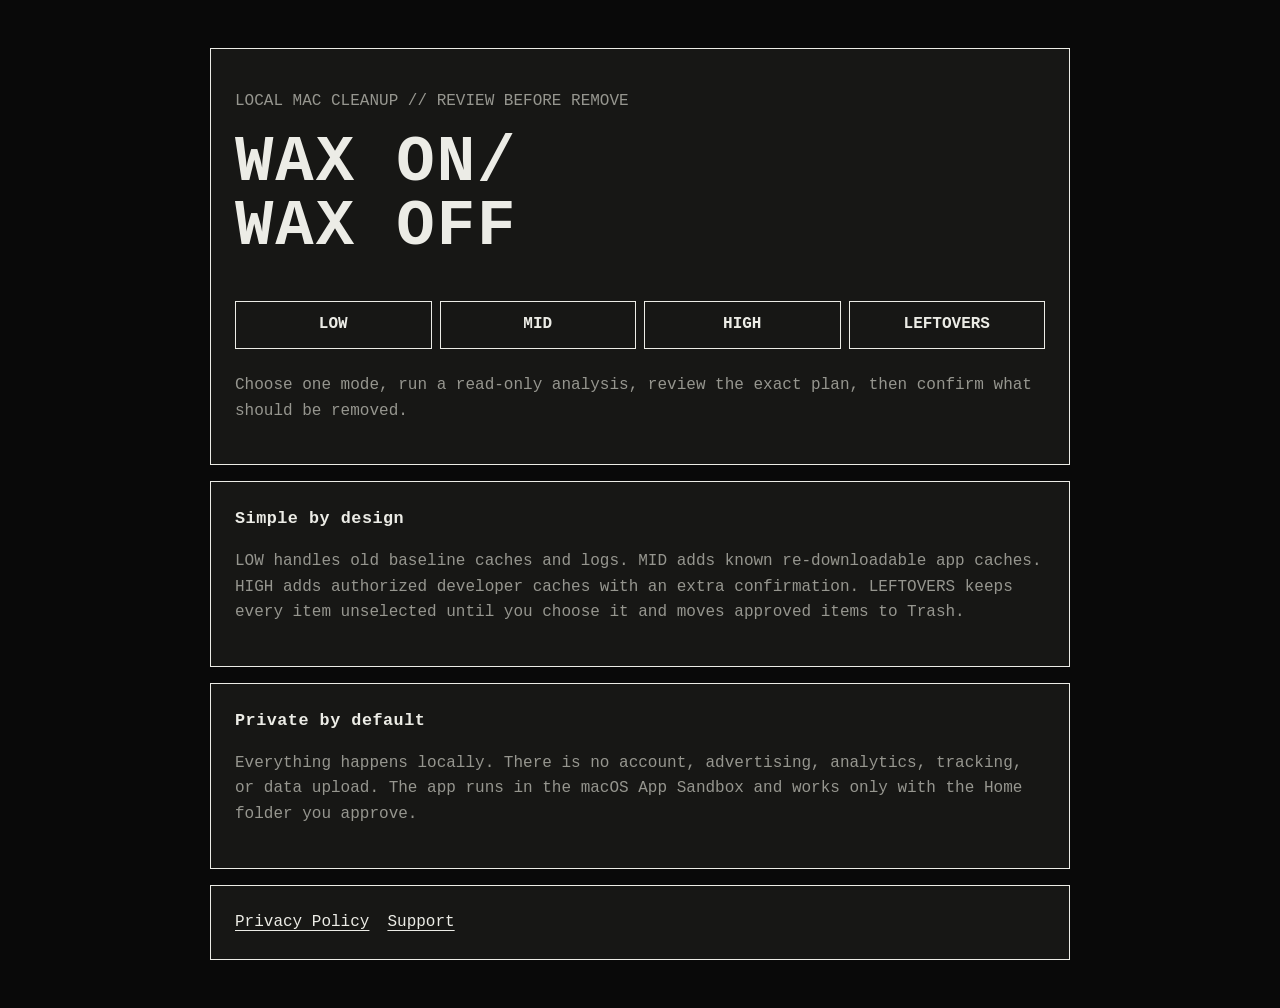
==== docs/index.html @ 549b6d65 "Rebuild as sandboxed Mac App Store app" ====
<!doctype html>
<html lang="en">
<head>
  <meta charset="utf-8">
  <meta name="viewport" content="width=device-width, initial-scale=1">
  <meta name="description" content="Wax on/Wax off is a private, review-first cleanup utility for macOS.">
  <title>Wax on/Wax off — Mac cleanup under control</title>
  <link rel="stylesheet" href="styles.css">
</head>
<body>
  <main>
    <header>
      <p>LOCAL MAC CLEANUP // REVIEW BEFORE REMOVE</p>
      <h1>WAX ON/<br>WAX OFF</h1>
      <div class="modes"><span>LOW</span><span>MID</span><span>HIGH</span><span>LEFTOVERS</span></div>
      <p>Choose one mode, run a read-only analysis, review the exact plan, then confirm what should be removed.</p>
    </header>
    <section>
      <h2>Simple by design</h2>
      <p>LOW handles old baseline caches and logs. MID adds known re-downloadable app caches. HIGH adds authorized developer caches with an extra confirmation. LEFTOVERS keeps every item unselected until you choose it and moves approved items to Trash.</p>
    </section>
    <section>
      <h2>Private by default</h2>
      <p>Everything happens locally. There is no account, advertising, analytics, tracking, or data upload. The app runs in the macOS App Sandbox and works only with the Home folder you approve.</p>
    </section>
    <section>
      <nav><a href="privacy.html">Privacy Policy</a><a href="support.html">Support</a></nav>
    </section>
  </main>
</body>
</html>
---- docs/styles.css ----
:root {
  color-scheme: dark;
  --background: #090909;
  --panel: #171715;
  --ink: #ecece6;
  --muted: #96968f;
}

* { box-sizing: border-box; }

body {
  margin: 0;
  background: var(--background);
  color: var(--ink);
  font-family: ui-monospace, SFMono-Regular, Menlo, Monaco, Consolas, monospace;
  line-height: 1.6;
}

main {
  width: min(860px, calc(100% - 32px));
  margin: 48px auto;
}

header, section {
  border: 1px solid var(--ink);
  background: var(--panel);
  padding: 24px;
  margin-bottom: 16px;
}

h1, h2 { margin-top: 0; letter-spacing: .03em; }
h1 { font-size: clamp(2rem, 6vw, 4rem); line-height: 1; }
h2 { font-size: 1.05rem; }
p, li { color: var(--muted); }
strong, a { color: var(--ink); }
a { text-underline-offset: 4px; }

.modes {
  display: grid;
  grid-template-columns: repeat(4, 1fr);
  gap: 8px;
  margin: 24px 0;
}

.modes span {
  border: 1px solid var(--ink);
  padding: 10px;
  text-align: center;
  font-weight: 700;
}

nav { display: flex; flex-wrap: wrap; gap: 18px; }

@media (max-width: 620px) {
  .modes { grid-template-columns: repeat(2, 1fr); }
  main { margin-top: 16px; }
}
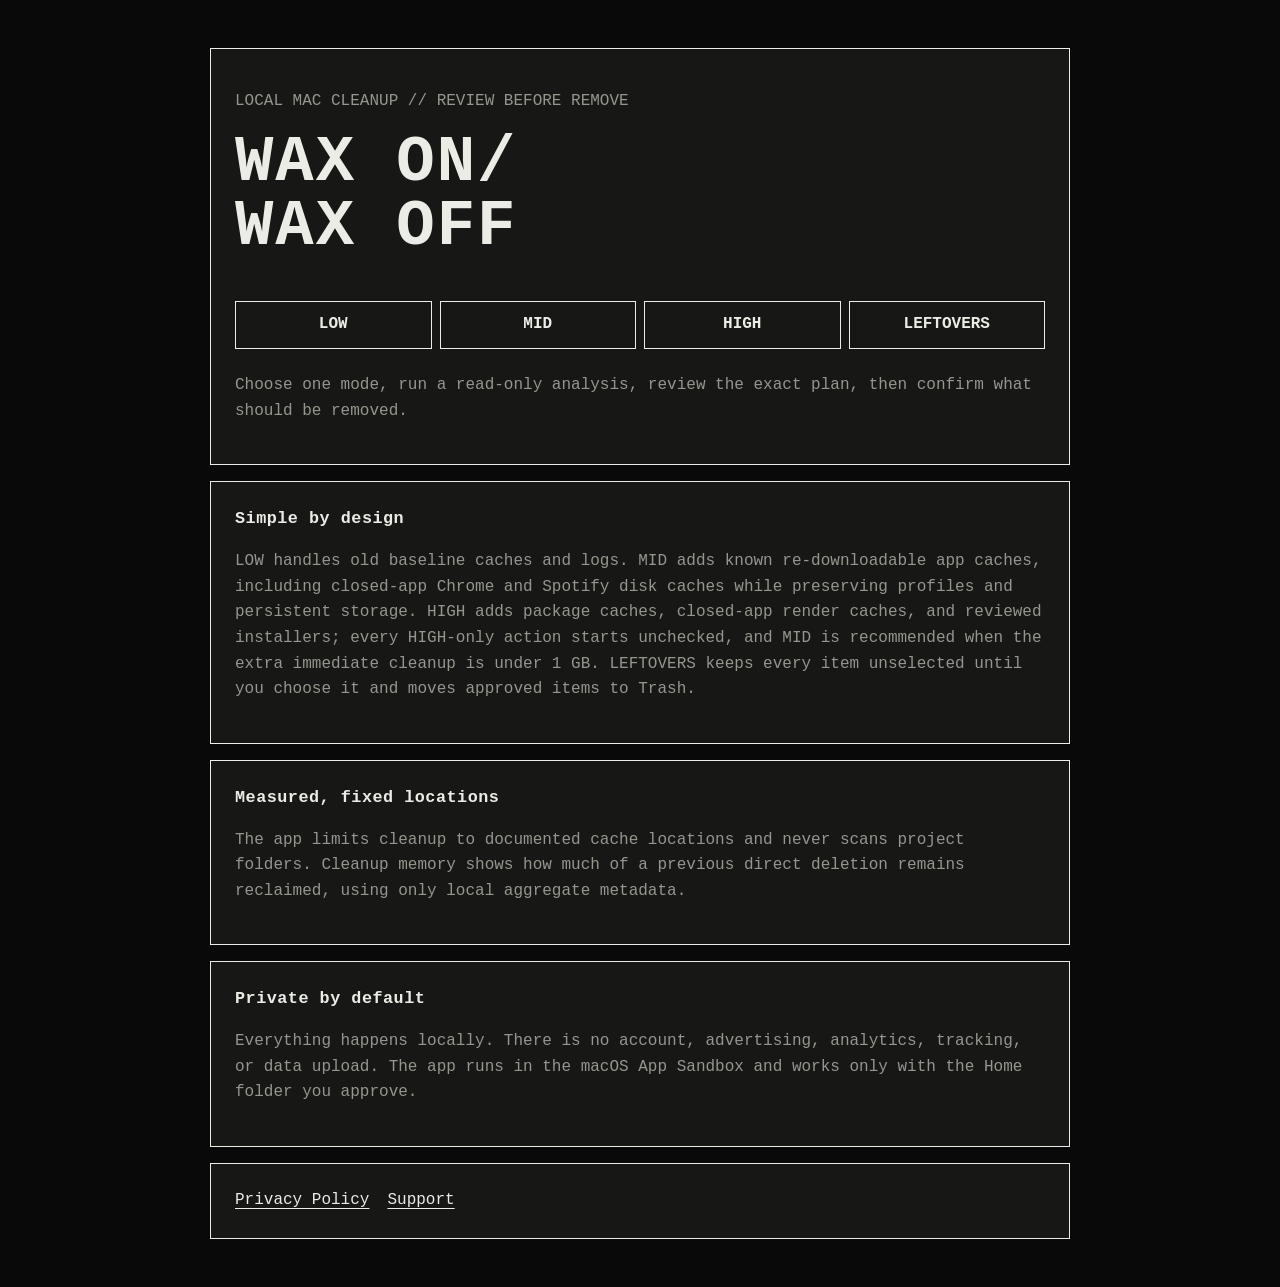
==== commit 9b6b0592: "Fix admin-auth review issue for build 14" ====
--- a/docs/index.html
+++ b/docs/index.html
@@ -17,7 +17,11 @@
     </header>
     <section>
       <h2>Simple by design</h2>
-      <p>LOW handles old baseline caches and logs. MID adds known re-downloadable app caches. HIGH adds authorized developer caches with an extra confirmation. LEFTOVERS keeps every item unselected until you choose it and moves approved items to Trash.</p>
+      <p>LOW handles old baseline caches and logs. MID adds known re-downloadable app caches, including closed-app Chrome and Spotify disk caches while preserving profiles and persistent storage. HIGH adds package caches, closed-app render caches, and reviewed installers; every HIGH-only action starts unchecked, and MID is recommended when the extra immediate cleanup is under 1 GB. LEFTOVERS keeps every item unselected until you choose it and moves approved items to Trash.</p>
+    </section>
+    <section>
+      <h2>Measured, fixed locations</h2>
+      <p>The app limits cleanup to documented cache locations and never scans project folders. Cleanup memory shows how much of a previous direct deletion remains reclaimed, using only local aggregate metadata.</p>
     </section>
     <section>
       <h2>Private by default</h2>
@@ -29,4 +33,3 @@
   </main>
 </body>
 </html>
-
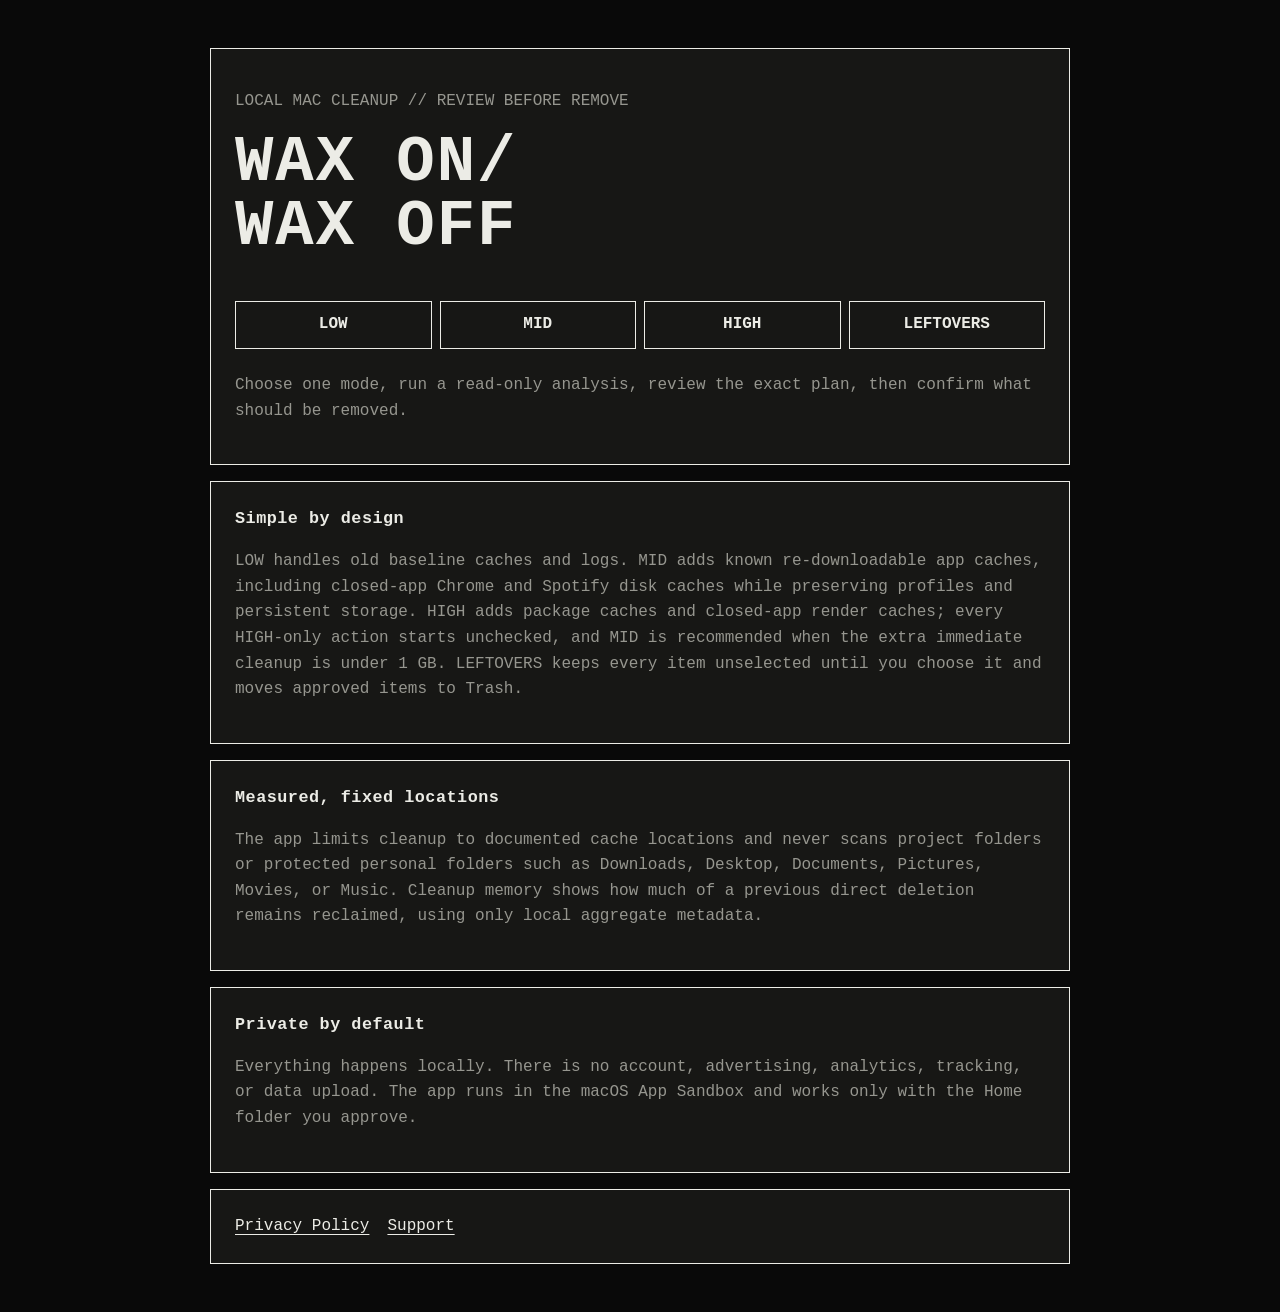
==== commit 6d095f4a: "Remove protected folder scans" ====
--- a/docs/index.html
+++ b/docs/index.html
@@ -17,11 +17,11 @@
     </header>
     <section>
       <h2>Simple by design</h2>
-      <p>LOW handles old baseline caches and logs. MID adds known re-downloadable app caches, including closed-app Chrome and Spotify disk caches while preserving profiles and persistent storage. HIGH adds package caches, closed-app render caches, and reviewed installers; every HIGH-only action starts unchecked, and MID is recommended when the extra immediate cleanup is under 1 GB. LEFTOVERS keeps every item unselected until you choose it and moves approved items to Trash.</p>
+      <p>LOW handles old baseline caches and logs. MID adds known re-downloadable app caches, including closed-app Chrome and Spotify disk caches while preserving profiles and persistent storage. HIGH adds package caches and closed-app render caches; every HIGH-only action starts unchecked, and MID is recommended when the extra immediate cleanup is under 1 GB. LEFTOVERS keeps every item unselected until you choose it and moves approved items to Trash.</p>
     </section>
     <section>
       <h2>Measured, fixed locations</h2>
-      <p>The app limits cleanup to documented cache locations and never scans project folders. Cleanup memory shows how much of a previous direct deletion remains reclaimed, using only local aggregate metadata.</p>
+      <p>The app limits cleanup to documented cache locations and never scans project folders or protected personal folders such as Downloads, Desktop, Documents, Pictures, Movies, or Music. Cleanup memory shows how much of a previous direct deletion remains reclaimed, using only local aggregate metadata.</p>
     </section>
     <section>
       <h2>Private by default</h2>
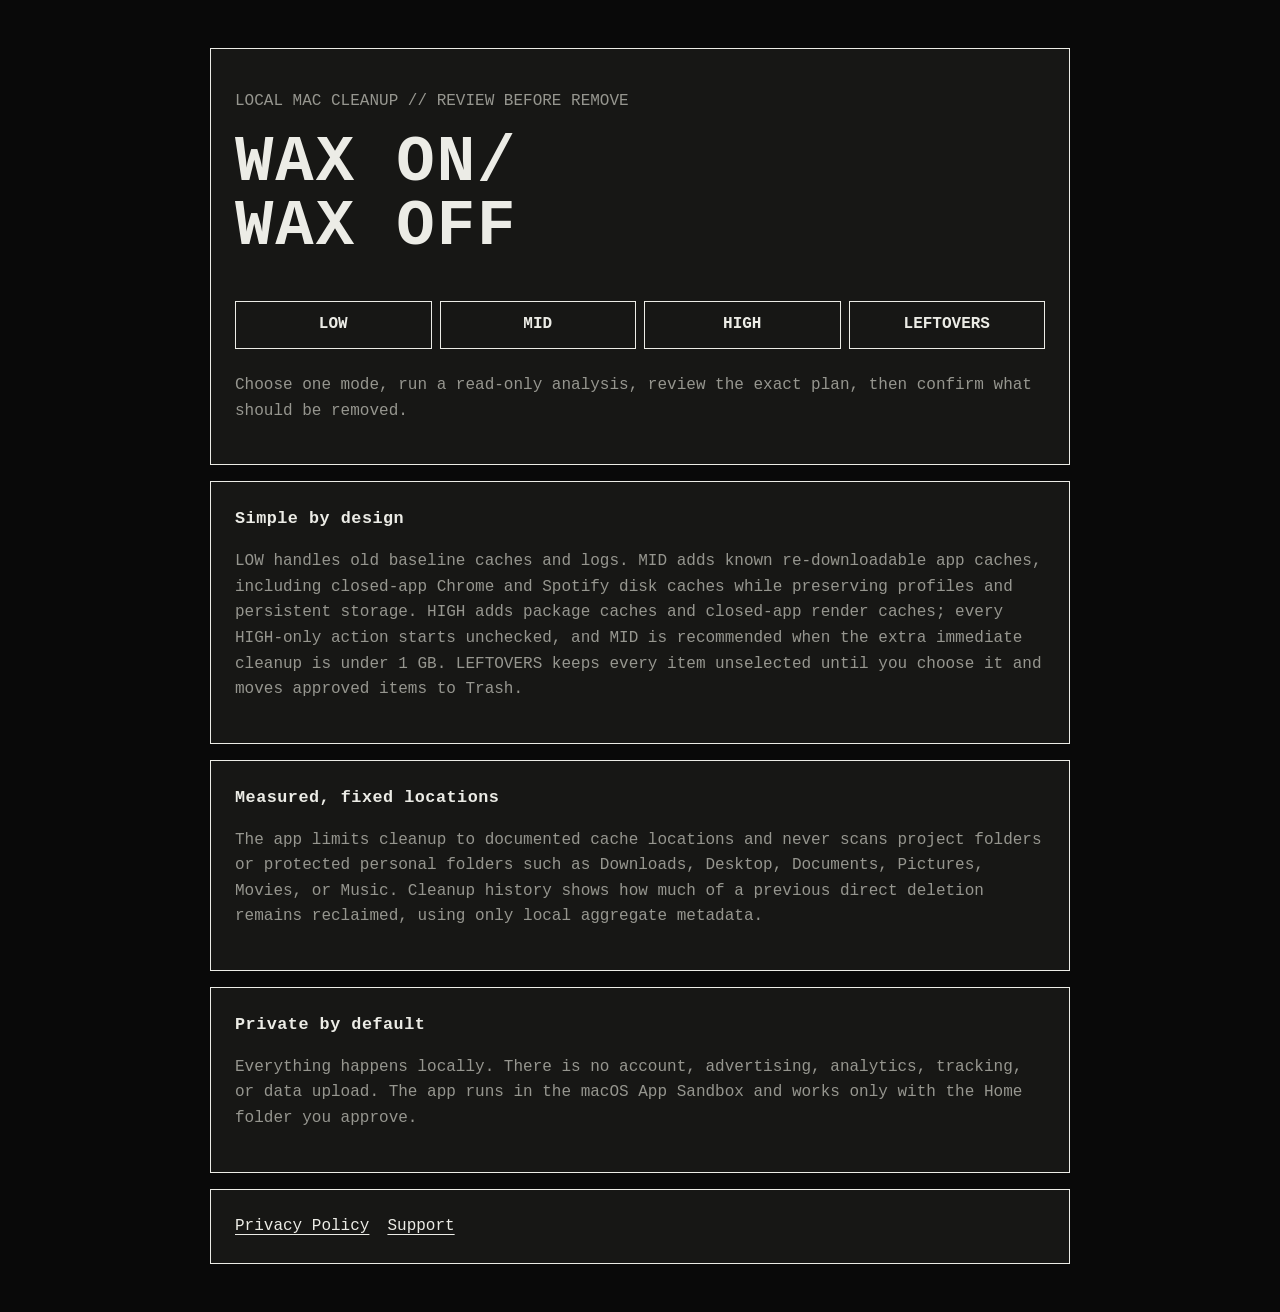
==== commit cf0518f3: "Update support page contact details" ====
--- a/docs/index.html
+++ b/docs/index.html
@@ -21,7 +21,7 @@
     </section>
     <section>
       <h2>Measured, fixed locations</h2>
-      <p>The app limits cleanup to documented cache locations and never scans project folders or protected personal folders such as Downloads, Desktop, Documents, Pictures, Movies, or Music. Cleanup memory shows how much of a previous direct deletion remains reclaimed, using only local aggregate metadata.</p>
+      <p>The app limits cleanup to documented cache locations and never scans project folders or protected personal folders such as Downloads, Desktop, Documents, Pictures, Movies, or Music. Cleanup history shows how much of a previous direct deletion remains reclaimed, using only local aggregate metadata.</p>
     </section>
     <section>
       <h2>Private by default</h2>
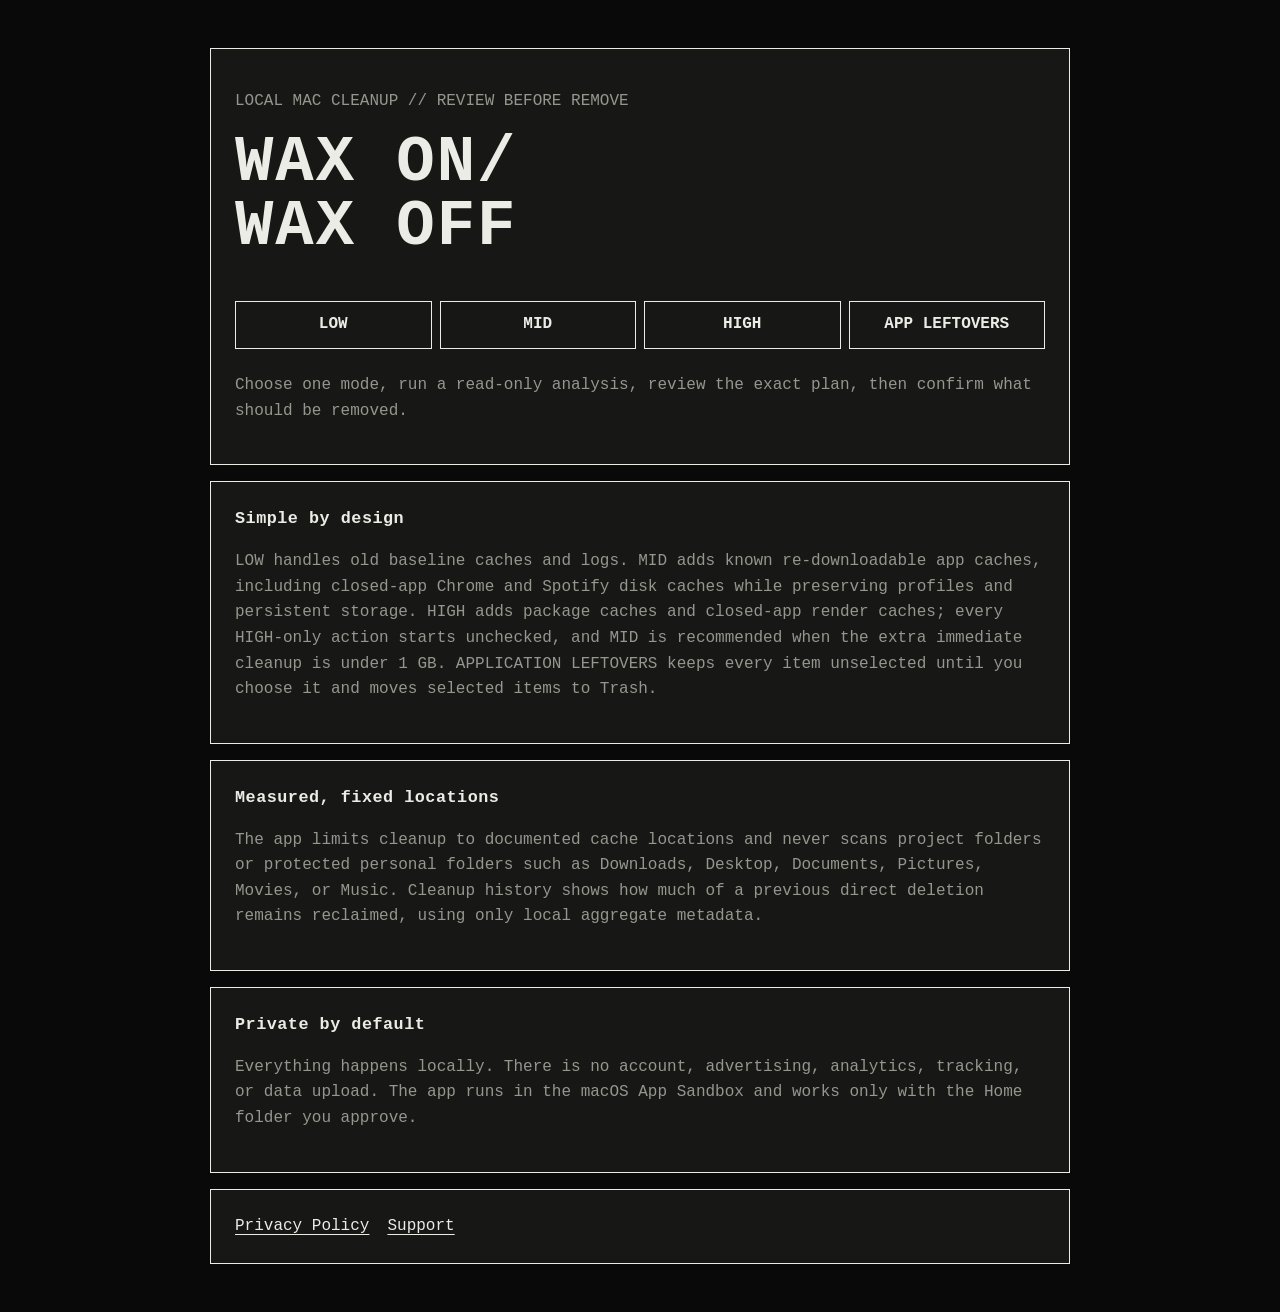
==== commit 5bb83e69: "Finalize App Review fixes" ====
--- a/docs/index.html
+++ b/docs/index.html
@@ -12,12 +12,12 @@
     <header>
       <p>LOCAL MAC CLEANUP // REVIEW BEFORE REMOVE</p>
       <h1>WAX ON/<br>WAX OFF</h1>
-      <div class="modes"><span>LOW</span><span>MID</span><span>HIGH</span><span>LEFTOVERS</span></div>
+      <div class="modes"><span>LOW</span><span>MID</span><span>HIGH</span><span>APP LEFTOVERS</span></div>
       <p>Choose one mode, run a read-only analysis, review the exact plan, then confirm what should be removed.</p>
     </header>
     <section>
       <h2>Simple by design</h2>
-      <p>LOW handles old baseline caches and logs. MID adds known re-downloadable app caches, including closed-app Chrome and Spotify disk caches while preserving profiles and persistent storage. HIGH adds package caches and closed-app render caches; every HIGH-only action starts unchecked, and MID is recommended when the extra immediate cleanup is under 1 GB. LEFTOVERS keeps every item unselected until you choose it and moves approved items to Trash.</p>
+      <p>LOW handles old baseline caches and logs. MID adds known re-downloadable app caches, including closed-app Chrome and Spotify disk caches while preserving profiles and persistent storage. HIGH adds package caches and closed-app render caches; every HIGH-only action starts unchecked, and MID is recommended when the extra immediate cleanup is under 1 GB. APPLICATION LEFTOVERS keeps every item unselected until you choose it and moves selected items to Trash.</p>
     </section>
     <section>
       <h2>Measured, fixed locations</h2>
--- a/docs/styles.css
+++ b/docs/styles.css
@@ -35,6 +35,14 @@
 strong, a { color: var(--ink); }
 a { text-underline-offset: 4px; }
 
+.button-link {
+  display: inline-block;
+  border: 1px solid var(--ink);
+  padding: 10px 14px;
+  font-weight: 700;
+  text-decoration: none;
+}
+
 .modes {
   display: grid;
   grid-template-columns: repeat(4, 1fr);
@@ -55,4 +63,3 @@
   .modes { grid-template-columns: repeat(2, 1fr); }
   main { margin-top: 16px; }
 }
-
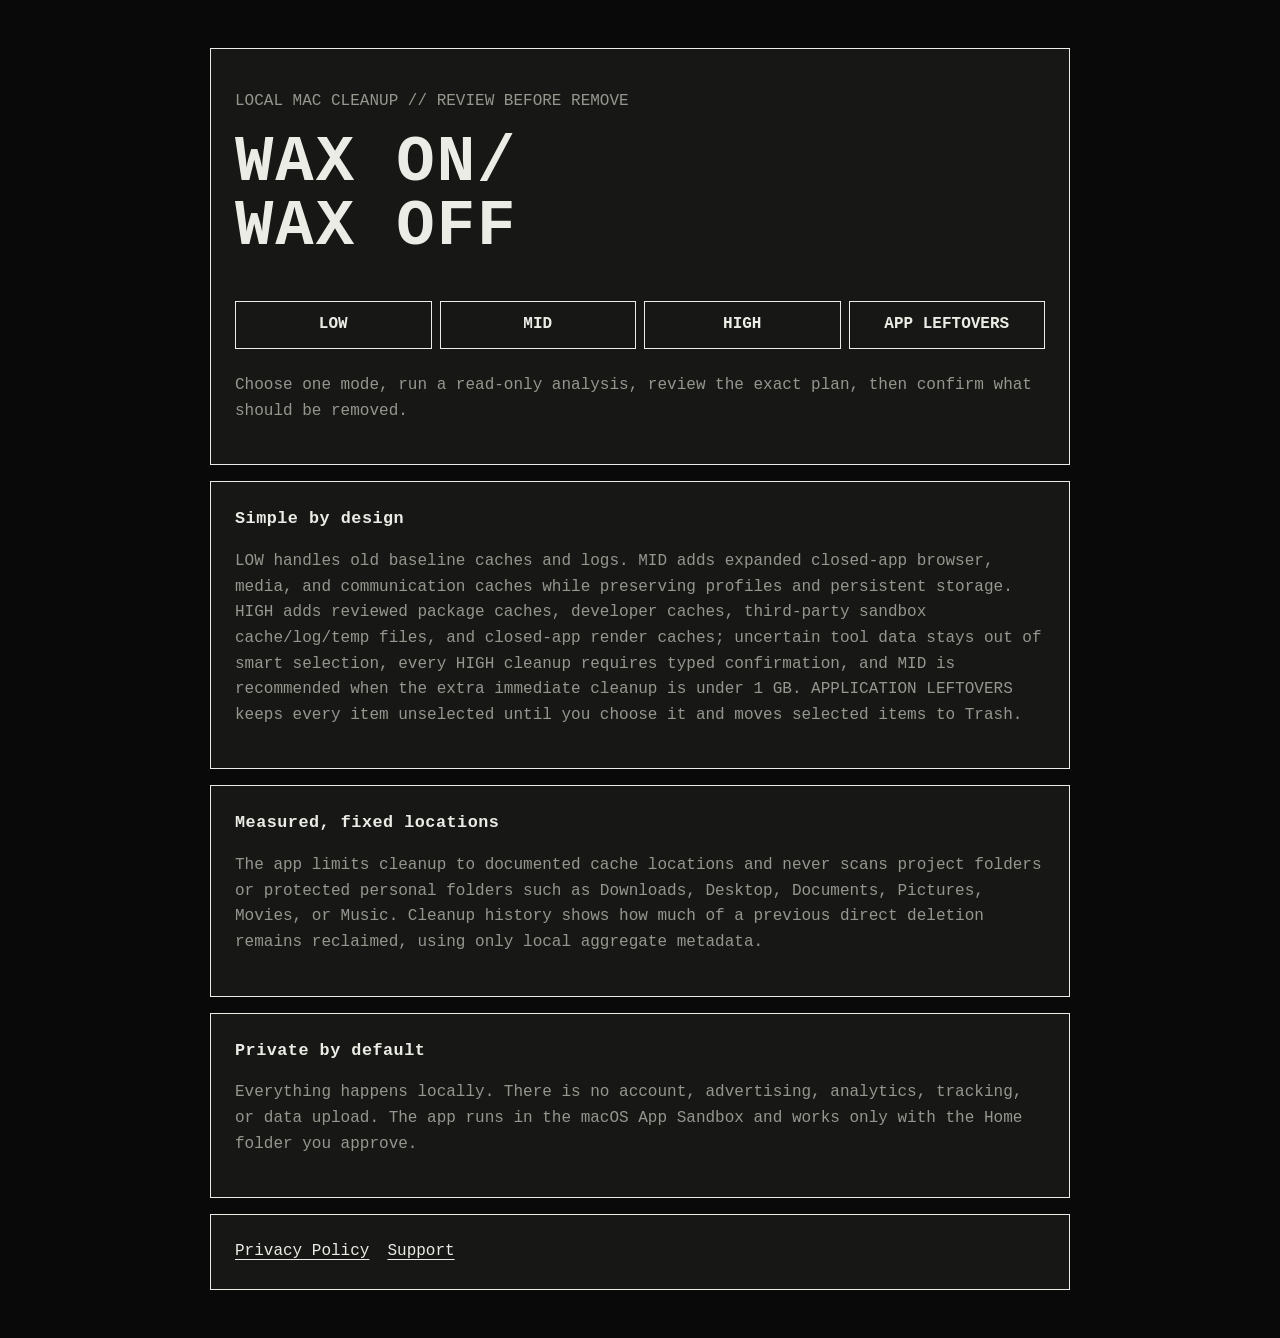
==== commit 2adf618b: "Ship cleanup review improvements for build 22" ====
--- a/docs/index.html
+++ b/docs/index.html
@@ -17,7 +17,7 @@
     </header>
     <section>
       <h2>Simple by design</h2>
-      <p>LOW handles old baseline caches and logs. MID adds known re-downloadable app caches, including closed-app Chrome and Spotify disk caches while preserving profiles and persistent storage. HIGH adds package caches and closed-app render caches; every HIGH-only action starts unchecked, and MID is recommended when the extra immediate cleanup is under 1 GB. APPLICATION LEFTOVERS keeps every item unselected until you choose it and moves selected items to Trash.</p>
+      <p>LOW handles old baseline caches and logs. MID adds expanded closed-app browser, media, and communication caches while preserving profiles and persistent storage. HIGH adds reviewed package caches, developer caches, third-party sandbox cache/log/temp files, and closed-app render caches; uncertain tool data stays out of smart selection, every HIGH cleanup requires typed confirmation, and MID is recommended when the extra immediate cleanup is under 1 GB. APPLICATION LEFTOVERS keeps every item unselected until you choose it and moves selected items to Trash.</p>
     </section>
     <section>
       <h2>Measured, fixed locations</h2>
